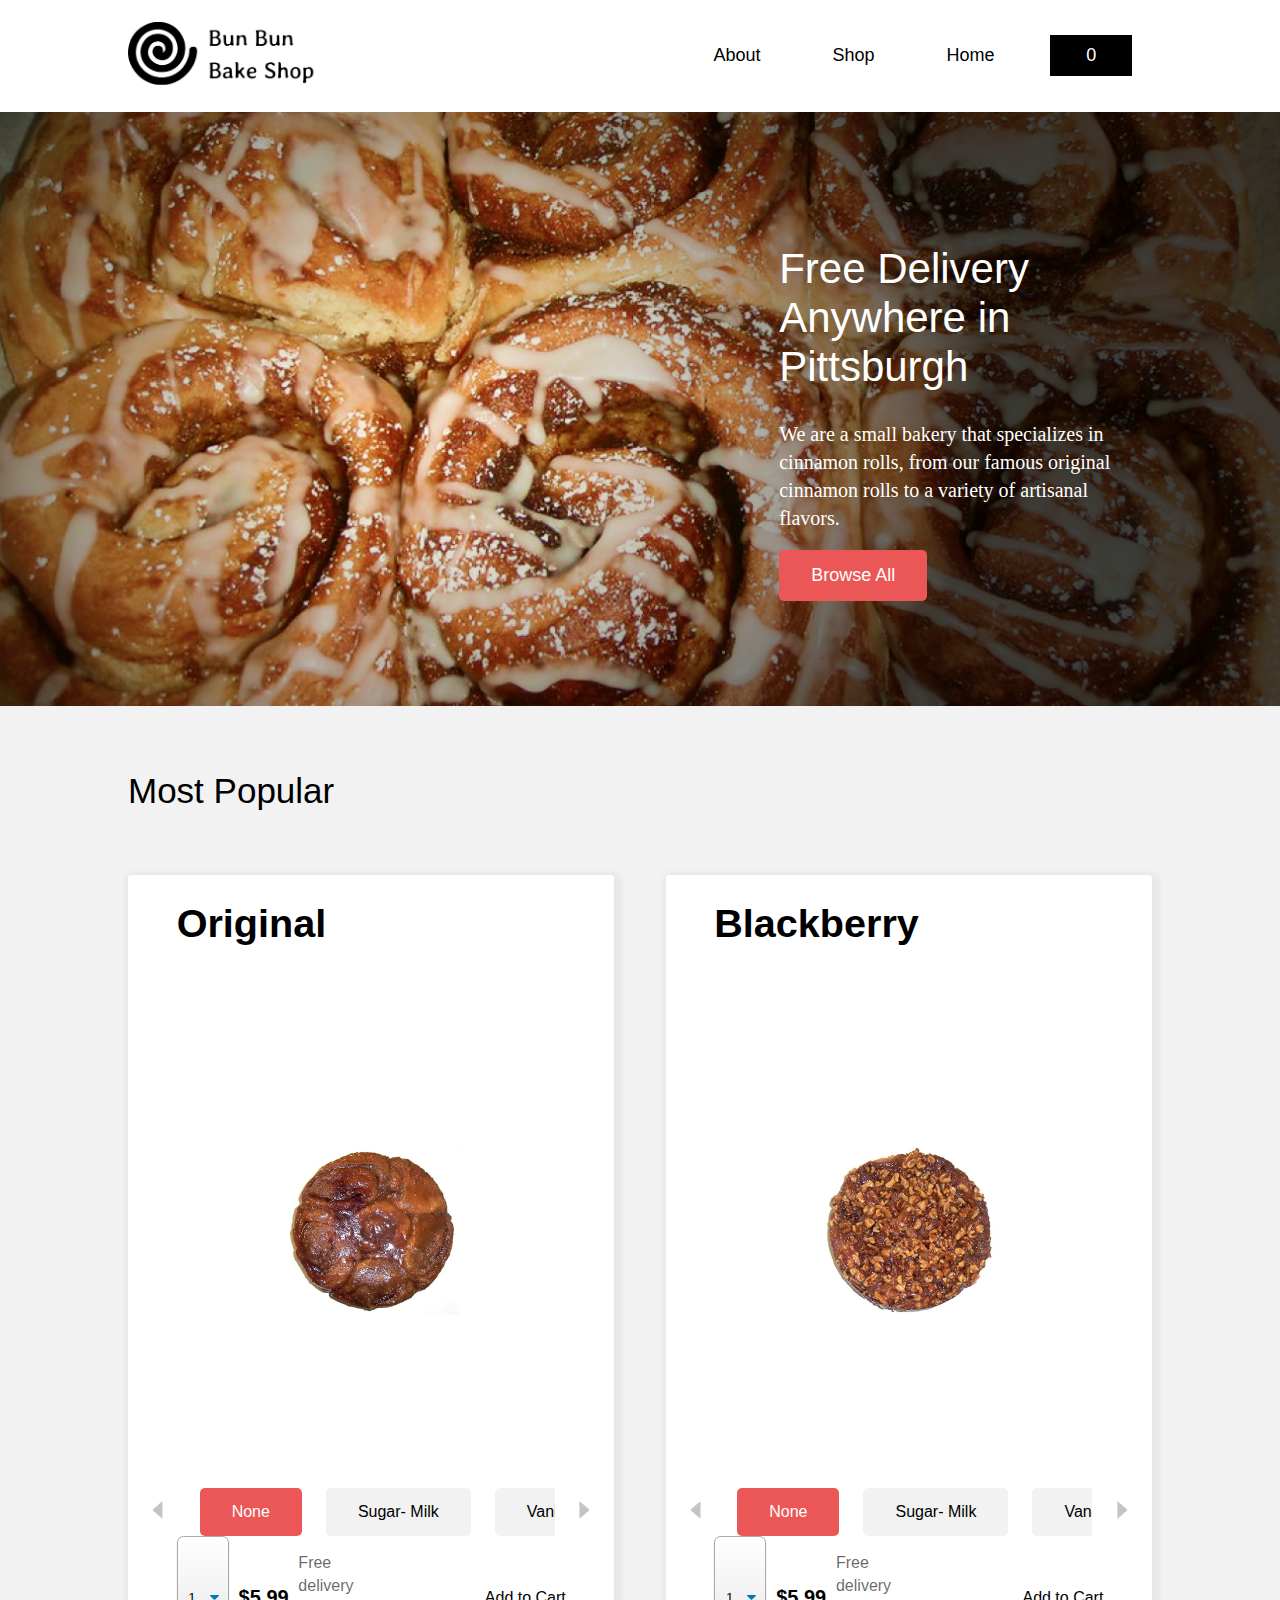
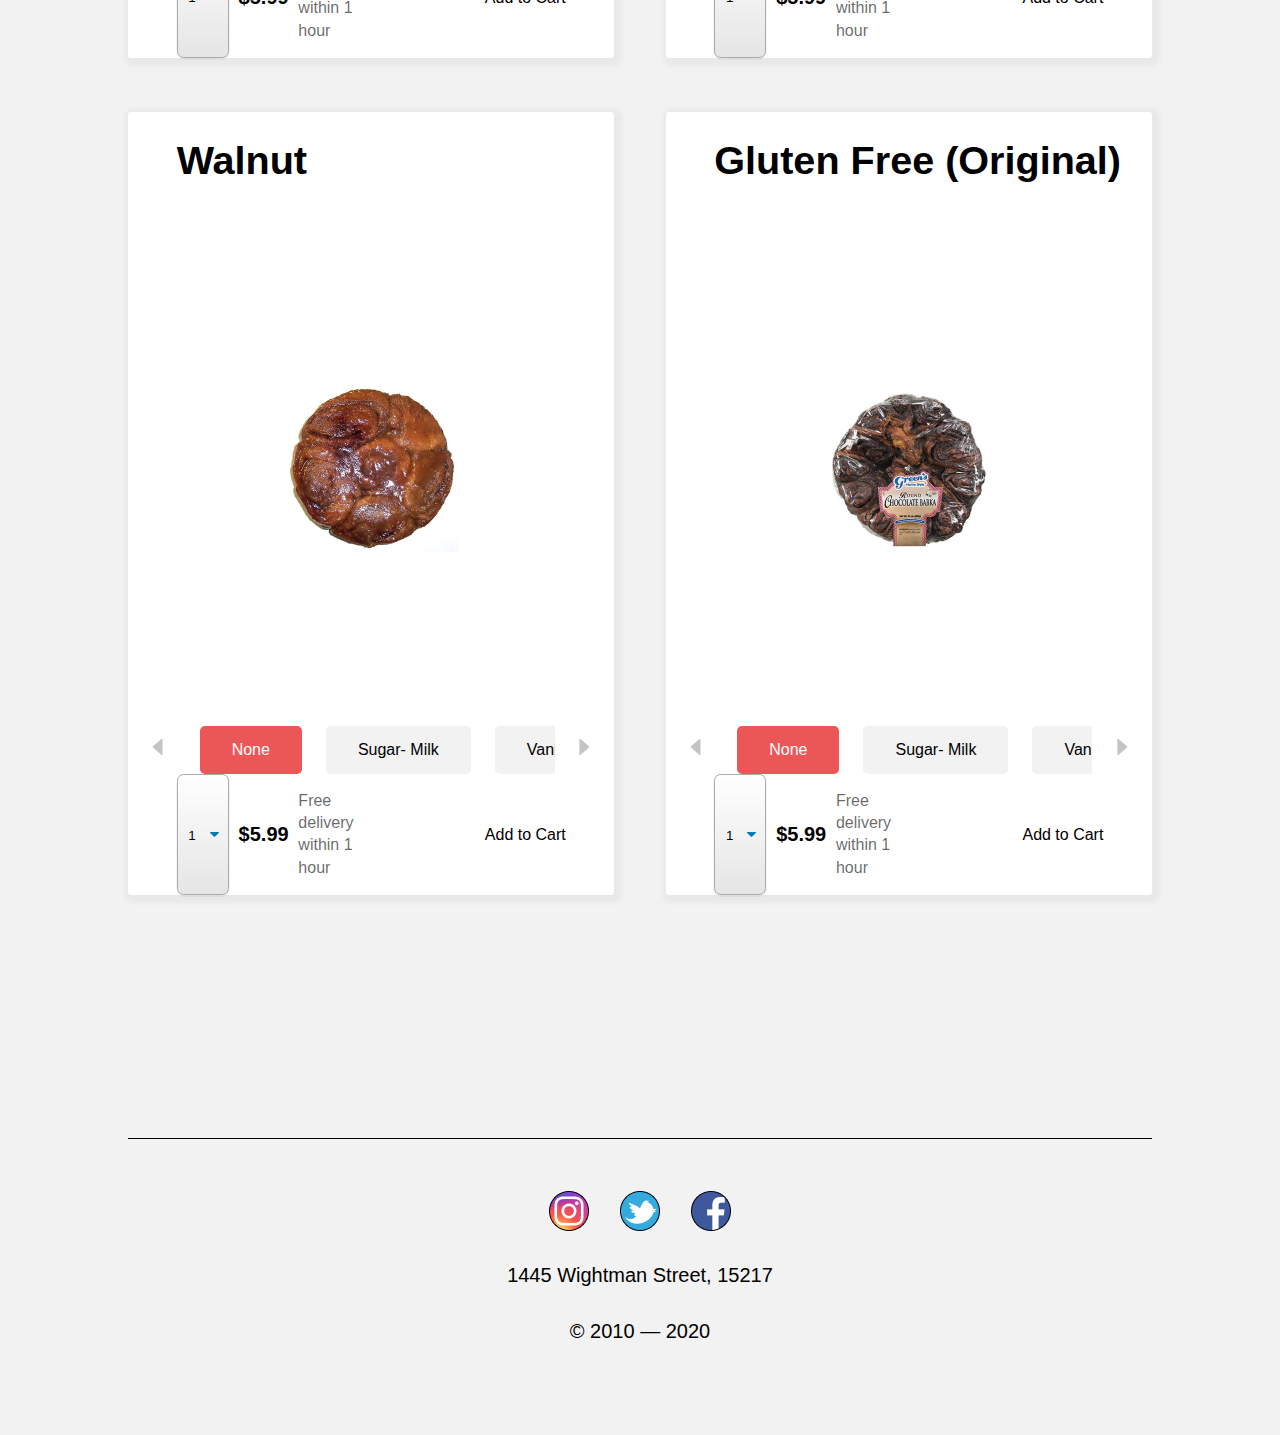
==== index.html @ 1db824e0 "Assignment 6A" ====
<!DOCTYPE html>
<html>
	<head>
		<title>Bun Bun Bake Shop</title>
		
		<link rel="stylesheet" type="text/css" href="resources/reset.css">
		<link rel="stylesheet" type="text/css" href="resources/style.css">
	</head>
</head>

<body onload="onLoad()" >

<!-- Top Bar -->
	<nav>
		<div id="logo">
			<a href="index.html"><img src="resources/logo.png"></a>
		</div>
		<div id="link">
			<a  id="my_cart" href="Cart.html">My Cart: 0</a>
			<a href="index.html">Home</a>
			<a href="Shop.html">Shop</a>
			<a href="">About</a>
		</div>

	</nav>

<!-- Splash -->
	<section id="splash">
		<article>
			<h1>Free Delivery Anywhere in Pittsburgh</h1>
			<h2>We are a small bakery that specializes in cinnamon rolls, from our famous original cinnamon rolls to a variety of artisanal flavors. </h2>
			<a id="splash_button" href="Shop.html">Browse All</a>
		</article>
	</section>
	<section id="most_popular">
		<h1>Most Popular</h1>
	</section>

<!-- Gallery -->
	<!-- First Section -->
	<section id="gallery">
		<!-- Original -->
		<article>
			<h1>Original</h1>
			<img src="resources/bread1.png" alt="bread">
			<div id="flavors">
				<a href="#None">
					<img src="resources/left.png">
				</a>
				<div id="selection">
					<button id="None">None</button>
					<button>Sugar- Milk</button>
					<button>Vanilla-Milk</button>
					<button>Orghinal Gluten Free</button>
					<button>Pumpkin Spice</button>
					<button id="Caramel">Caramel Pecan</button>
				</div>
				<a href="#Caramel">
					<img src="resources/right.png">
				</a>
			</div>
			<div id="details">
				<select>
					  <option value="">1</option>
					  <option value="">3</option>
					  <option value="">6</option>
					  <option value="">12</option>
				</select>
				<h2>$5.99</h2>
				<p>Free delivery within 1 hour</p>
				<a href="">Add to Cart</a>
			</div>
		</article>
	<!-- Blackberry -->
	<article>
			<h1>Blackberry</h1>
			<img src="resources/bread2.png" alt="bread">
			<div id="flavors">
				<a href="#None">
					<img src="resources/left.png">
				</a>
				<div id="selection">
					<button id="None">None</button>
					<button>Sugar- Milk</button>
					<button>Vanilla-Milk</button>
					<button>Orghinal Gluten Free</button>
					<button>Pumpkin Spice</button>
					<button id="Caramel">Caramel Pecan</button>
				</div>
				<a href="#Caramel">
					<img src="resources/right.png">
				</a>
			</div>
			<div id="details">
				<select>
					  <option value="">1</option>
					  <option value="">3</option>
					  <option value="">6</option>
					  <option value="">12</option>
				</select>
				<h2>$5.99</h2>
				<p>Free delivery within 1 hour</p>
				<a href="">Add to Cart</a>
			</div>
		</article>
	</section>
	
	<!-- Second Section -->
	<section id="gallery">
		<!-- Walnut -->
		<article>
			<h1>Walnut</h1>
			<img src="resources/bread3.png" alt="bread">
			<div id="flavors">
				<a href="#None">
					<img src="resources/left.png">
				</a>
				<div id="selection">
					<button id="None">None</button>
					<button>Sugar- Milk</button>
					<button>Vanilla-Milk</button>
					<button>Orghinal Gluten Free</button>
					<button>Pumpkin Spice</button>
					<button id="Caramel">Caramel Pecan</button>
				</div>
				<a href="#Caramel">
					<img src="resources/right.png">
				</a>
			</div>
			<div id="details">
				<select>
					  <option value="">1</option>
					  <option value="">3</option>
					  <option value="">6</option>
					  <option value="">12</option>
				</select>
				<h2>$5.99</h2>
				<p>Free delivery within 1 hour</p>
				<a href="">Add to Cart</a>
			</div>
		</article>
	<!-- Gluten Free (Original) -->
	<article>
			<h1>Gluten Free (Original)</h1>
			<img src="resources/bread4.png" alt="bread">
			<div id="flavors">
				<a href="#None">
					<img src="resources/left.png">
				</a>
				<div id="selection">
					<button id="None">None</button>
					<button>Sugar- Milk</button>
					<button>Vanilla-Milk</button>
					<button>Orghinal Gluten Free</button>
					<button>Pumpkin Spice</button>
					<button id="Caramel">Caramel Pecan</button>
				</div>
				<a href="#Caramel">
					<img src="resources/right.png">
				</a>
			</div>
			<div id="details">
				<select>
					  <option value="">1</option>
					  <option value="">3</option>
					  <option value="">6</option>
					  <option value="">12</option>
				</select>
				<h2>$5.99</h2>
				<p>Free delivery within 1 hour</p>
				<a href="">Add to Cart</a>
			</div>
		</article>
	</section>

<!-- Footer -->
	<footer>
		<!-- Line Break -->
		<div id="line_br"></div>
		<!-- Social -->
		<div id="social">
			<img src="resources/social1.png">
			<img src="resources/social2.png">
			<img src="resources/social3.png">
		</div>
		<p>1445 Wightman Street, 15217 <br><br> © 2010 — 2020 </p>
	</footer>
<script src="main.js" type="text/javascript"></script>
</body>
</html>
---- resources/style.css ----
/* Base font */
html,
body {
	font-family: Roboto, sans-serif;
	font-size: 18px;
	margin: 0;
	background-color: #F2F2F2;
}

/* Overlay */
.overlay {
    position: fixed;
    height: 100%;
    width: 100%;
    background-color: rgba(0,0,0,0.5);
    z-index: 10;
}

/* Modal */
#modal {
    position: absolute;
    top: 40%; 
    margin:  0px 15%;
    background-color: white;
    border-radius: 5px;
    text-align: center;
    z-index: 11; /* 1px higher than the overlay layer */
    box-shadow: 2.5px 2.5px 5px 5px rgba(0,0,0,.04);
    height: 100%;
    flex-grow: 1;
}

#modal article{
		flex-flow: column;	
}
#product_image{
	width: 100%;
	height: 600px;
	background-image: url(p_spice.png);
	background-size: 100%;
	display: flex;
	flex-flow: column;
	justify-content: space-between;
	padding: 2.5% 0px;

}

#close{
	text-align: right;
	padding: 0 5%;
}

#product_info{
	text-align: left;
	margin:  0 10%;
}


#modal_LR{
	display: flex;
	flex-flow: row;
	background-color: white;
}


#modal_L{
	display: flex;
	flex-flow: column;
	justify-content: space-evenly;
	padding-bottom: 2.5%;
}

#modal_R *{
	text-align: left;
	margin:  10% 10%;
}

#modal_R img{
	width: 80%;
	margin: -5% 10%;
	margin-bottom:10%;
}

#modal_R h1, p{
	font-size: 20px;
	line-height: 140.62%;
}






/* Top bar */
	nav {
		display: flex;
		width: auto;
		background-color: white;
		color: black;
		padding: .66rem 0px;
		padding-left: 10%;
		padding-right: 10%;
		align-items: center;
	}


	nav #link{
		flex-grow: 1;
	}

	nav a{
		float: right;
		padding: 10px 2rem;
		text-decoration: none;
		color: black;
	}

	#logo a{
		padding-left: 0px;
	}

	nav a:active{
		font-weight: bold;
	}


	nav a:hover{
		font-weight: bold;
	}

	nav #logo img {
		width: 200px;
		height: auto;
	}


	#my_cart{
		background-color: black;
		color: white;
		margin: 0 2.5%;
	}

/* Splash */
	#splash {
		height: 33rem;
		background-image: url('splash.png');
		background-repeat: no-repeat;
		background-position: center;
		background-size: cover;
		display: flex;
		align-items: center;
		justify-content: flex-end;
	}

	#splash article {
		color: white;
		margin: 0px 1%;
		width: 20rem;
		padding: 2rem 3rem;
		padding-right: 10%;
		font-size: 2rem;
		justify-content: flex-end;

	}


	#splash article h1 {
		font-weight: 500;
		font-size: 42px;
		line-height: 49px;
		display: flex;
		align-items: center;
		color: #FFFFFF;
	}


	#splash article h2 {
		font-family: Roboto;
		font-style: normal;
		font-weight: normal;
		font-size: 20px;
		line-height: 28px;
		color: #FFFFFF;
	}

	#splash_button{
		border-radius: 5px;
		background-color: #EB5757; /* Red */
		border: none;
		color: white;
		padding: 15px 32px;
		text-align: center;
		text-decoration: none;
		display: inline-block;
		font-size: 18px;
	}

/* Most Popular */
	#most_popular h1{
		margin: 5% 10%;
		font-weight: 500;
		font-size: 35px;
		line-height: 41px;
		color: #000000;
	}

/* Gallery */
	#gallery {
		display: flex;
		align-content: center;
		justify-content: space-between;
		font-size: 1.1rem;
		margin: 3rem 10%;
	}

	#gallery article {
		display: flex;
		flex-flow: column nowrap;
		justify-content: space-between;
		width: 47.5%;
		background: #FFFFFF;
		border-radius: 3px;
		box-shadow: 2.5px 2.5px 5px 5px rgba(0,0,0,.04);
	}


	#gallery h1{
		width: 100%;
		padding-left: 10%;
	}


	/* Flavor Selector */
	#flavors{
		float: left;
		display: flex;
		flex-wrap: nowrap;
		overflow-x: auto;
		width: 100%;
		align-items: center;
	}

	#flavors a{
		margin-left: 5%;
		margin-right: 5%;
	}

	/* For Selecting Coarting */
	#selection{ /* Container */
		float: left;
		display: flex;
		flex-wrap: nowrap;
		overflow-x: auto;
		width: 100%;
	}


	#selection > *  { /* Content */
		flex: 0 0 auto;
		display: inline-block;
		overflow: auto;
		border: none;
		color: white;
		padding: 15px 32px;
		margin: 0 12px;
		text-align: center;
		text-decoration: none;
		display: inline-block;
		font-size: 16px;
		background: #F2F2F2;
		border-radius: 5px;
		color: #000000;
	}

	#None{
		background: #EB5757;
		color: #FFFFFF;
	}

	/* For Interaction */
	#details{ /* Container */
		color: red;
		display: flex;
		align-items: center;
		margin-left: 10%;
		margin-right: 10%;

	}

	#details p{
		/* Free Delivery */
		font-size: 16px;
		display: flex;
		color: rgba(0, 0, 0, 0.6);
		margin-right: 2.5px;
		width: 200px;
		
	}

	#details h2{
		/* Free Delivery */
		font-size: 20px;
		line-height: 23px;
		display: flex;
		align-items: center;

		color: #000000;
		margin-right: 2.5%
		
	}

	#details a{
		/* Add to Cart */
		font-size: 16px;
		line-height: 19px;
		text-decoration: none;
		color: #000000;
		width: 100%;
		text-align: right;
	}

	#details a:hover{
		font-weight: bold;
	}



	/* -------------------------------- */
	/* Editted from W3 */
	/* https://www.w3schools.com/howto/howto_custom_select.asp */
	#details select {
		display: block;
		padding: .6em 1.4em .5em .8em;
		width: 20%;
		height: 100%;
		max-width: 100%;
		box-sizing: border-box;
		border: 1px solid #aaa;
		box-shadow: 0 1px 0 1px rgba(0,0,0,.04);
		border-radius: .5em;
		-moz-appearance: none;
		-webkit-appearance: none;
		appearance: none;
		background-color: #fff;
		background-image: url('data:image/svg+xml;charset=US-ASCII,%3Csvg%20xmlns%3D%22http%3A%2F%2Fwww.w3.org%2F2000%2Fsvg%22%20width%3D%22292.4%22%20height%3D%22292.4%22%3E%3Cpath%20fill%3D%22%23007CB2%22%20d%3D%22M287%2069.4a17.6%2017.6%200%200%200-13-5.4H18.4c-5%200-9.3%201.8-12.9%205.4A17.6%2017.6%200%200%200%200%2082.2c0%205%201.8%209.3%205.4%2012.9l128%20127.9c3.6%203.6%207.8%205.4%2012.8%205.4s9.2-1.8%2012.8-5.4L287%2095c3.5-3.5%205.4-7.8%205.4-12.8%200-5-1.9-9.2-5.5-12.8z%22%2F%3E%3C%2Fsvg%3E'),
		  linear-gradient(to bottom, #ffffff 0%,#e5e5e5 100%);
		background-repeat: no-repeat, repeat;
		background-position: right .7em top 50%, 0 0;
		background-size: .65em auto, 100%;
		margin-right: 2.5%
	}
	#details select::-ms-expand {
		display: none;
	}
	#details select:hover {
		border-color: #888;
	}
	#details select:focus {
		border-color: #aaa;
		box-shadow: 0 0 1px 3px rgba(59, 153, 252, .7);
		box-shadow: 0 0 0 3px -moz-mac-focusring;
		color: #222;
		outline: none;
	}
	#details select option {
		font-weight:normal;
	}
	/* -------------------------------- */

/* Images */
	#gallery article img {
		width: auto;
		height: auto;
		object-fit: scale-down;
		margin: 5% 0px;
	}

/* Callout */
	#call_out{
		margin:  5% 0% 0% 10%;
		font-size: 28px;
		line-height: 140.62%;
	}

	#call_out h1{
		font-weight: 500;
		font-size: 42px;
		line-height: 49px;
	}

	/* Input Zip */
	/* https://www.w3schools.com/html/html_forms.asp */
	#call_out input{
		width: 29%;
		box-sizing: border-box;
		border: 2px solid #ccc;
		border-radius: 4px;
		font-size: 16px;
		background-color: white;
		background-image: url('Location.png');
		background-position: 20px 25px; 
		background-repeat: no-repeat;
		padding: 20px  40px;
		font-size: 28px;
		line-height: 140.62%;
	}

/* Filter */
#filter{
	margin: 2.5% 10%;
	display: flex;
	width:  100%;

}

#filter > *{
	background-color: white;
	border: black;
	border-width: 1px;
	border-style: solid;
	padding: 2.5% 5%;
	text-decoration: none;
	color: black;
	margin:  0 -.5px;
}

#filter_first{
	background-color: black;
	color: white;
	border-top-left-radius: 5px;
	border-bottom-left-radius: 5px;
}

#filter_last{
	border-top-right-radius: 5px;
	border-bottom-right-radius: 5px;
}


/* _____________________________________ */



.cart{
	margin:  5% 10%;
	display: flex;
	flex-direction: row;
}

#left{
	flex: 2 0 0;
	margin-right: 2.5%;
	padding: 0% 2.5%;

}

#right{
	background-color: white;
	flex:  1 0 0;
	margin-left: 2.5%;
	padding: 2.5% 2.5%;
	max-height: 675px;
}



.cart_card{
	background-color: white;
	padding: 2.5% 2.5%;
	display: flex;
	flex-direction: row;
	border-radius: 3px;
	margin-bottom: 5%;
	
}
/* 
.cart_card > *{
	border-style: solid;
	border-width: 5px;
} */


#details_cart{ /* Container */
		display: flex;
		align-items: center;
	}

#checkout{
	width: 100%;
}






/* _____________________________________ */



/* Footer */
	footer {
		display: flex;
		flex-direction: column;
		text-align: center;
		justify-content: center;
		color: black;
		align-items: center;
		padding: 5% 10%;
		margin-top: 10%;
	}

	footer p{
		margin: 2.5% 0px;
	}

	#social{
		width: 100%
	}

	#social img{
		margin: 0px 1.25%;
	}

	#line_br{
		width: 100%;
		height: 1px;
		background-color: black;
		margin: 5% 0;
	}
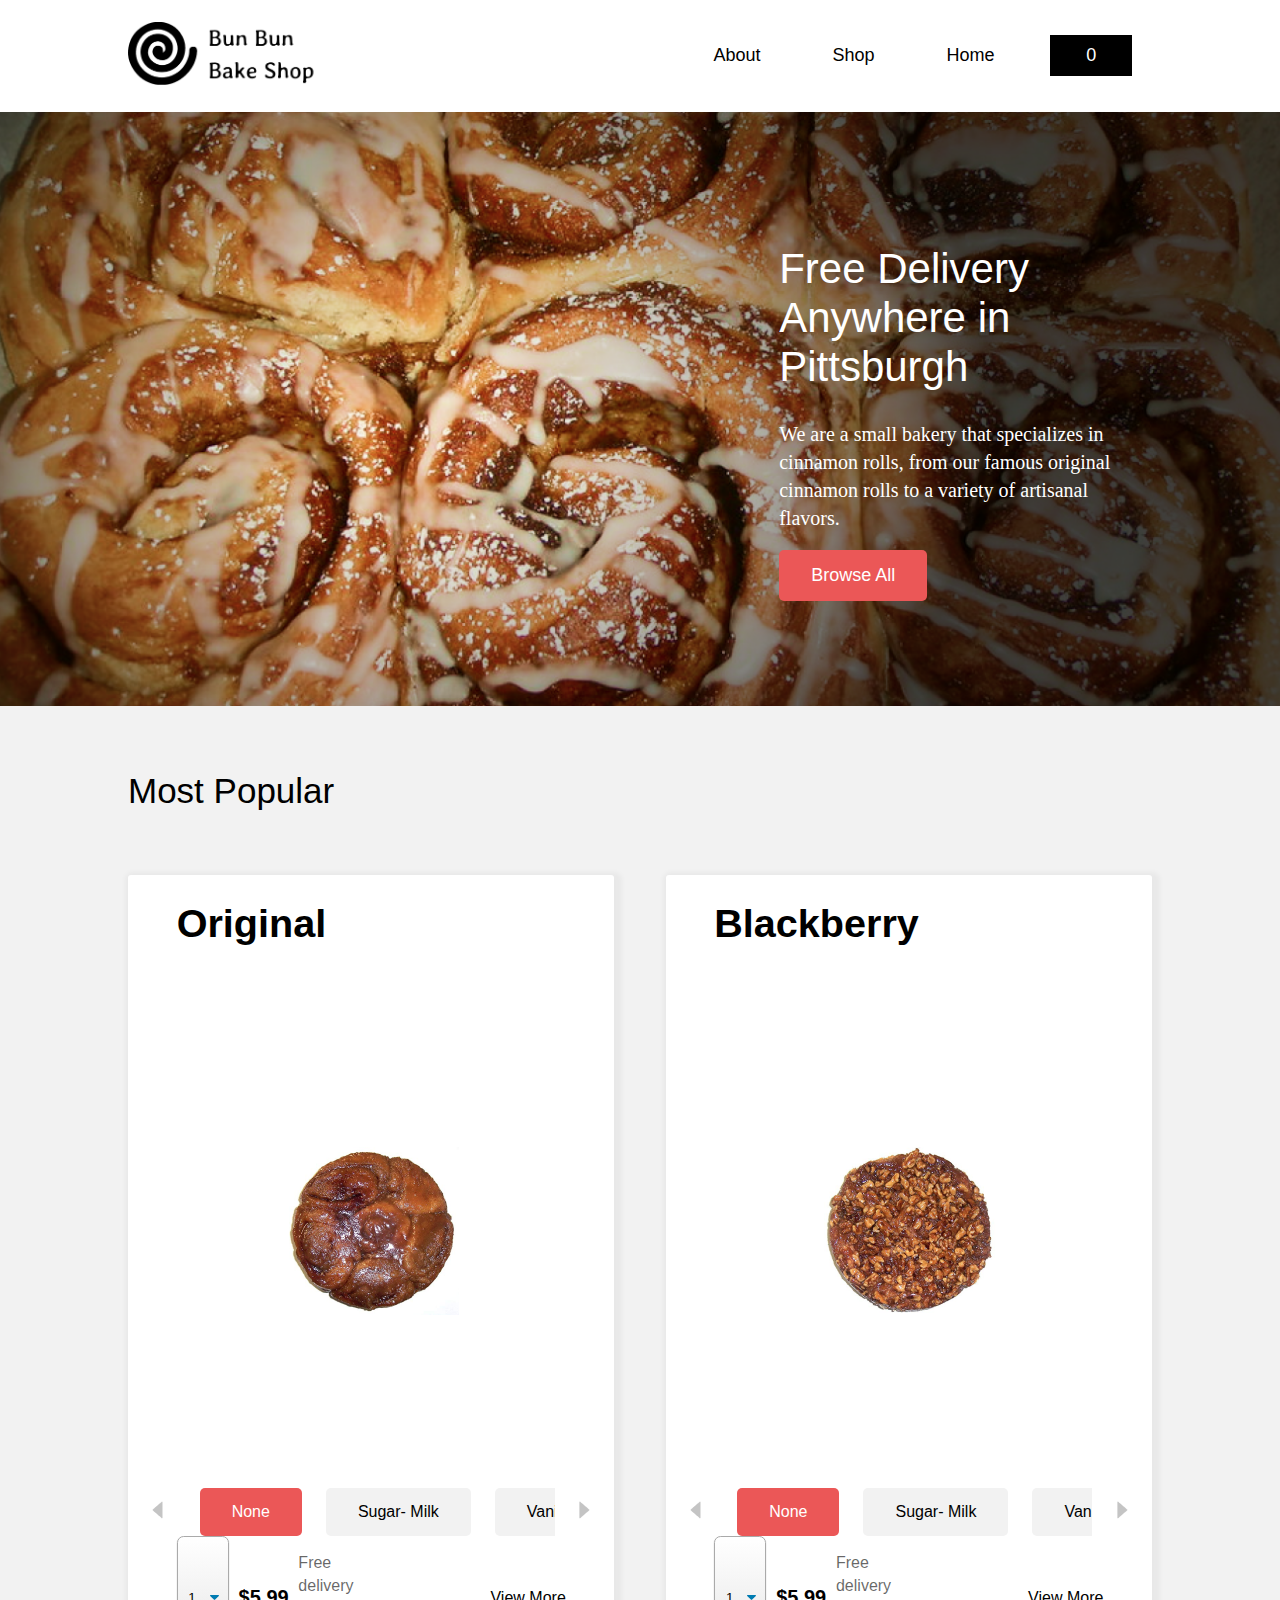
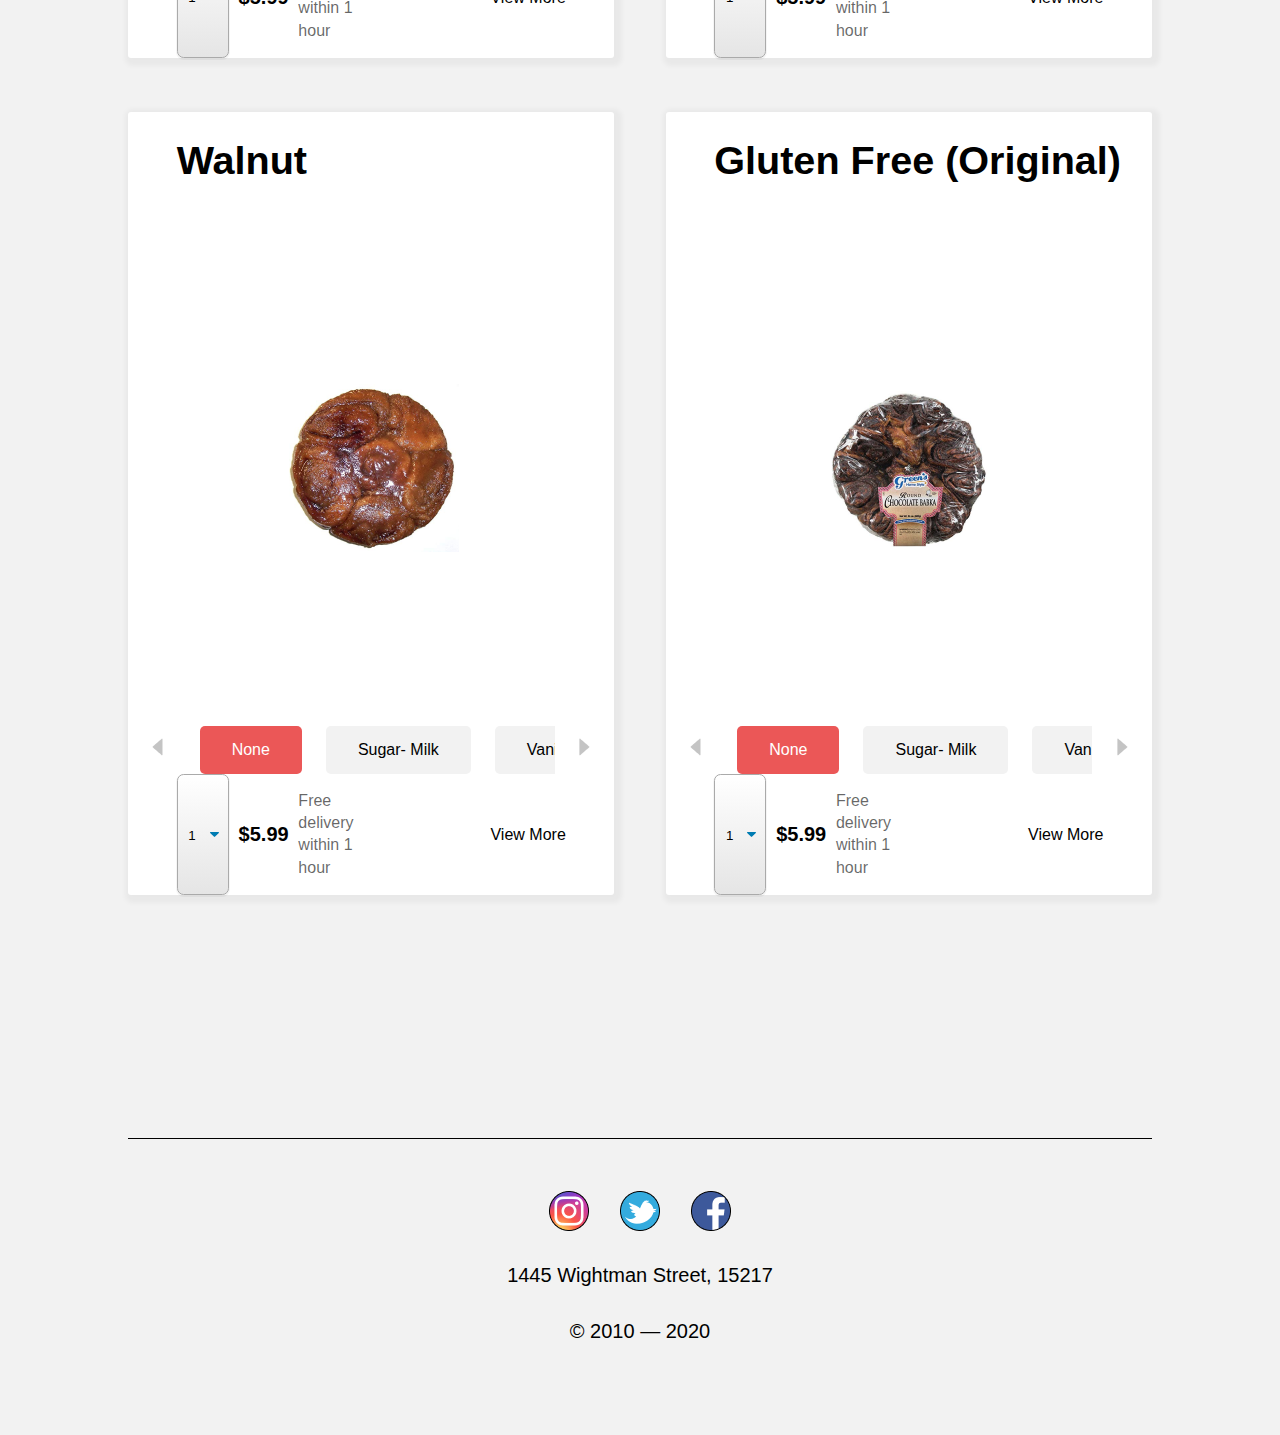
==== commit 614e51c8: "Cleaning up css done with backend" ====
--- a/index.html
+++ b/index.html
@@ -68,7 +68,7 @@
 				</select>
 				<h2>$5.99</h2>
 				<p>Free delivery within 1 hour</p>
-				<a href="">Add to Cart</a>
+				<a href="Product.html">View More</a>
 			</div>
 		</article>
 	<!-- Blackberry -->
@@ -100,7 +100,7 @@
 				</select>
 				<h2>$5.99</h2>
 				<p>Free delivery within 1 hour</p>
-				<a href="">Add to Cart</a>
+				<a href="Product.html">View More</a>
 			</div>
 		</article>
 	</section>
@@ -136,7 +136,7 @@
 				</select>
 				<h2>$5.99</h2>
 				<p>Free delivery within 1 hour</p>
-				<a href="">Add to Cart</a>
+				<a href="Product.html">View More</a>
 			</div>
 		</article>
 	<!-- Gluten Free (Original) -->
@@ -168,7 +168,7 @@
 				</select>
 				<h2>$5.99</h2>
 				<p>Free delivery within 1 hour</p>
-				<a href="">Add to Cart</a>
+				<a href="Product.html">View More</a>
 			</div>
 		</article>
 	</section>
--- a/resources/style.css
+++ b/resources/style.css
@@ -19,14 +19,14 @@
 /* Modal */
 #modal {
     position: absolute;
-    top: 40%; 
+    top: 20%; 
     margin:  0px 15%;
     background-color: white;
     border-radius: 5px;
     text-align: center;
     z-index: 11; /* 1px higher than the overlay layer */
     box-shadow: 2.5px 2.5px 5px 5px rgba(0,0,0,.04);
-    height: 100%;
+    
     flex-grow: 1;
 }
 
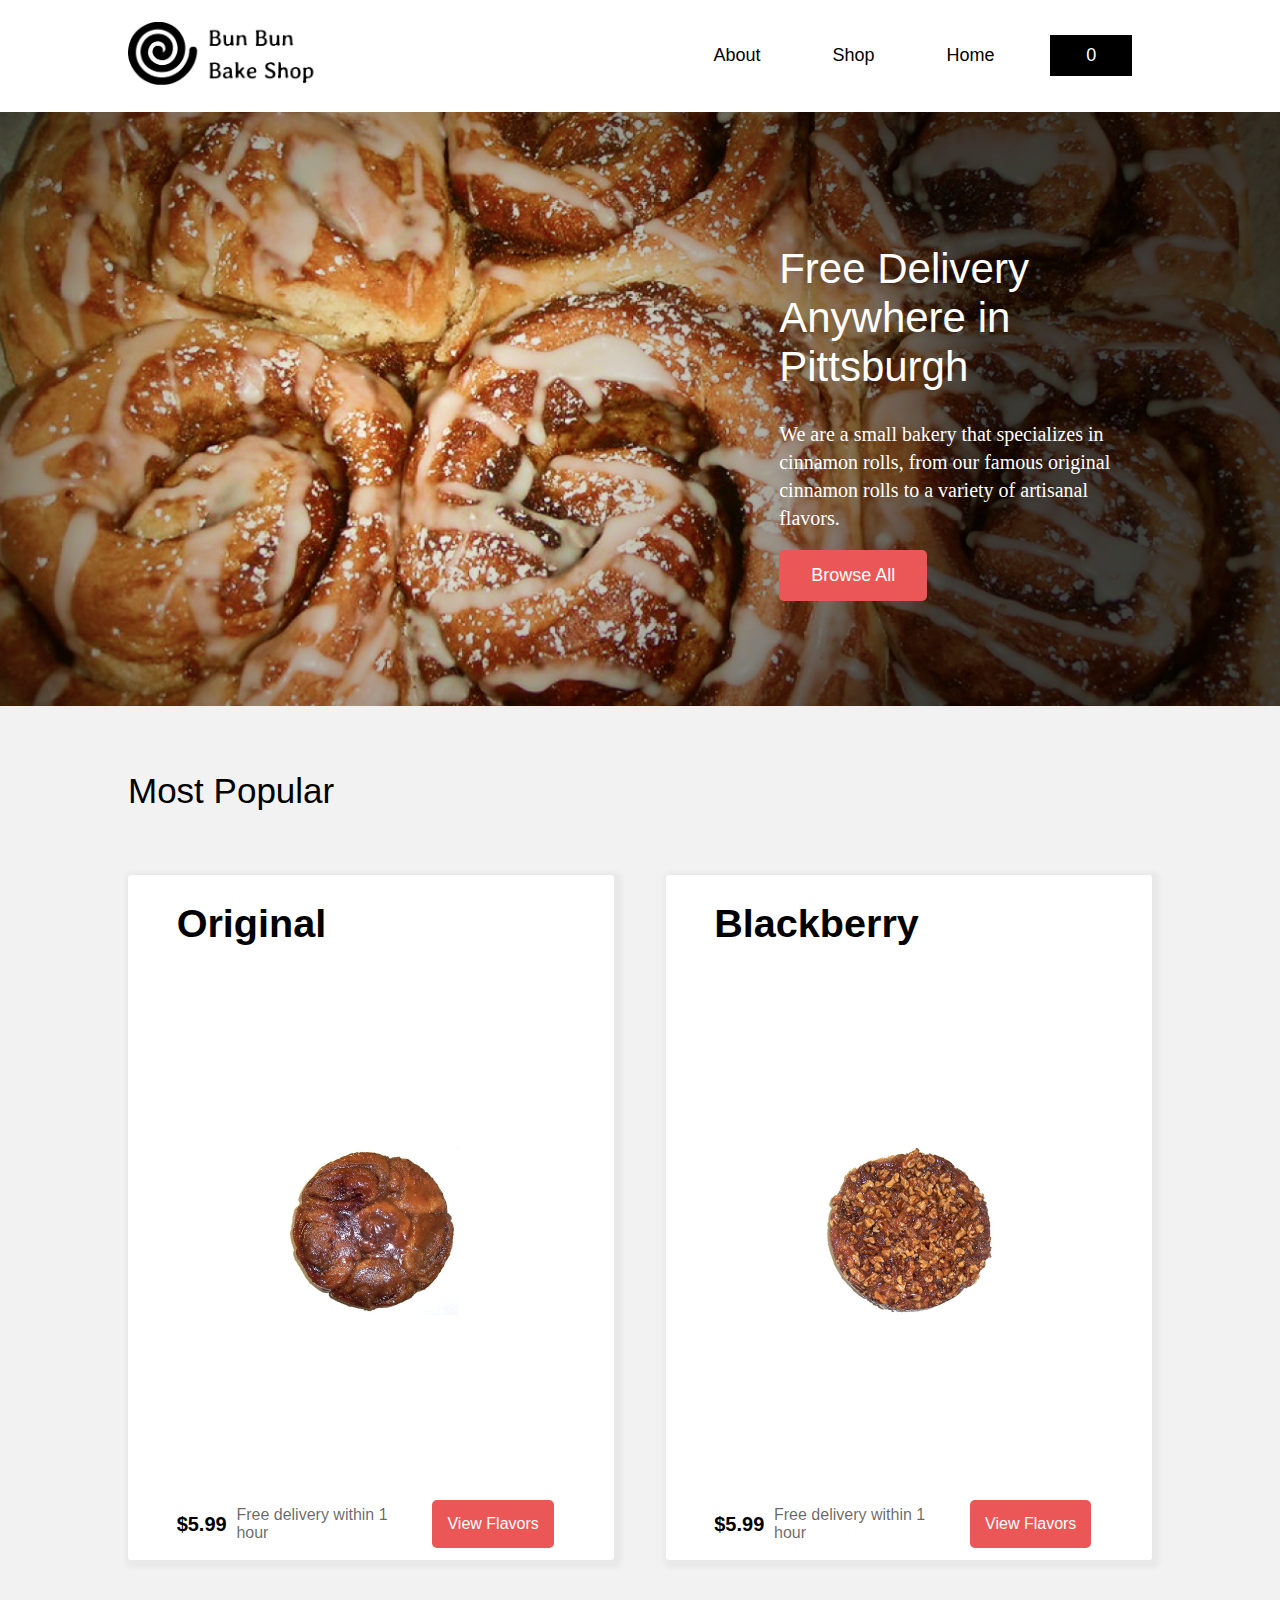
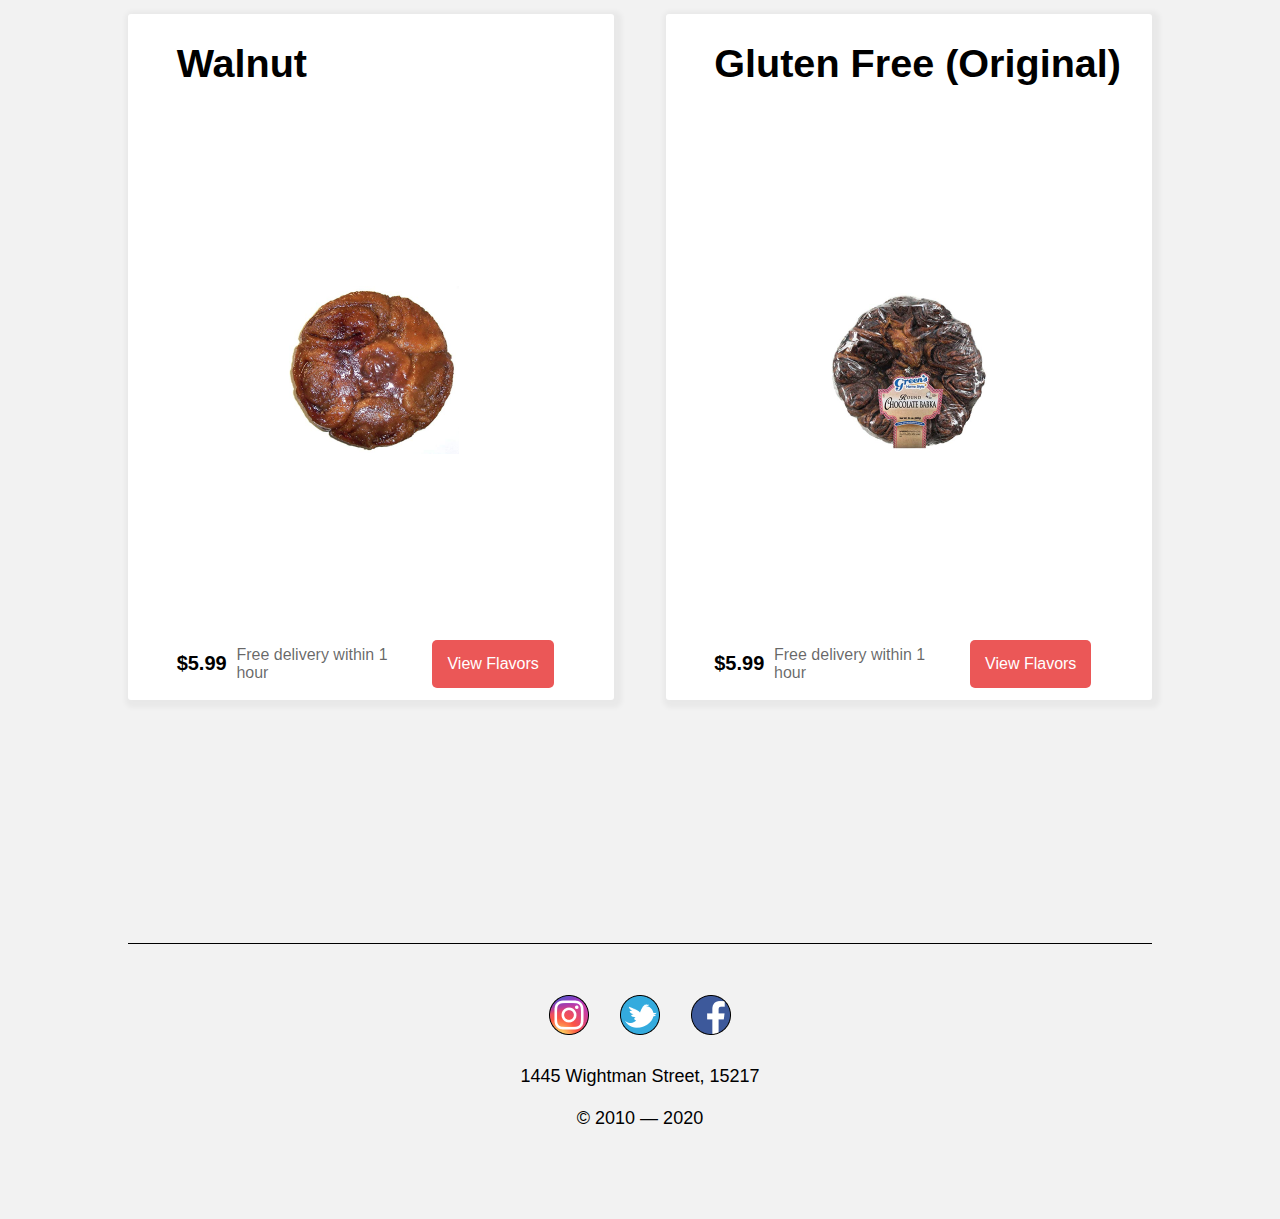
==== commit 61a8bcd7: "Done with HTML CSS JS; Cleaning Reflection" ====
--- a/index.html
+++ b/index.html
@@ -42,65 +42,23 @@
 		<!-- Original -->
 		<article>
 			<h1>Original</h1>
-			<img src="resources/bread1.png" alt="bread">
-			<div id="flavors">
-				<a href="#None">
-					<img src="resources/left.png">
-				</a>
-				<div id="selection">
-					<button id="None">None</button>
-					<button>Sugar- Milk</button>
-					<button>Vanilla-Milk</button>
-					<button>Orghinal Gluten Free</button>
-					<button>Pumpkin Spice</button>
-					<button id="Caramel">Caramel Pecan</button>
-				</div>
-				<a href="#Caramel">
-					<img src="resources/right.png">
-				</a>
+			<img src="resources/bread1.png" alt="bread"> 
 			</div>
 			<div id="details">
-				<select>
-					  <option value="">1</option>
-					  <option value="">3</option>
-					  <option value="">6</option>
-					  <option value="">12</option>
-				</select>
 				<h2>$5.99</h2>
 				<p>Free delivery within 1 hour</p>
-				<a href="Product.html">View More</a>
+				<a class="button1" href="Product.html">View Flavors</a>
 			</div>
 		</article>
 	<!-- Blackberry -->
 	<article>
 			<h1>Blackberry</h1>
-			<img src="resources/bread2.png" alt="bread">
-			<div id="flavors">
-				<a href="#None">
-					<img src="resources/left.png">
-				</a>
-				<div id="selection">
-					<button id="None">None</button>
-					<button>Sugar- Milk</button>
-					<button>Vanilla-Milk</button>
-					<button>Orghinal Gluten Free</button>
-					<button>Pumpkin Spice</button>
-					<button id="Caramel">Caramel Pecan</button>
-				</div>
-				<a href="#Caramel">
-					<img src="resources/right.png">
-				</a>
+			<img src="resources/bread2.png" alt="bread"> 
 			</div>
 			<div id="details">
-				<select>
-					  <option value="">1</option>
-					  <option value="">3</option>
-					  <option value="">6</option>
-					  <option value="">12</option>
-				</select>
 				<h2>$5.99</h2>
 				<p>Free delivery within 1 hour</p>
-				<a href="Product.html">View More</a>
+				<a class="button1" href="Product.html">View Flavors</a>
 			</div>
 		</article>
 	</section>
@@ -110,65 +68,23 @@
 		<!-- Walnut -->
 		<article>
 			<h1>Walnut</h1>
-			<img src="resources/bread3.png" alt="bread">
-			<div id="flavors">
-				<a href="#None">
-					<img src="resources/left.png">
-				</a>
-				<div id="selection">
-					<button id="None">None</button>
-					<button>Sugar- Milk</button>
-					<button>Vanilla-Milk</button>
-					<button>Orghinal Gluten Free</button>
-					<button>Pumpkin Spice</button>
-					<button id="Caramel">Caramel Pecan</button>
-				</div>
-				<a href="#Caramel">
-					<img src="resources/right.png">
-				</a>
+			<img src="resources/bread3.png" alt="bread"> 
 			</div>
 			<div id="details">
-				<select>
-					  <option value="">1</option>
-					  <option value="">3</option>
-					  <option value="">6</option>
-					  <option value="">12</option>
-				</select>
 				<h2>$5.99</h2>
 				<p>Free delivery within 1 hour</p>
-				<a href="Product.html">View More</a>
+				<a class="button1" href="Product.html">View Flavors</a>
 			</div>
 		</article>
 	<!-- Gluten Free (Original) -->
 	<article>
 			<h1>Gluten Free (Original)</h1>
-			<img src="resources/bread4.png" alt="bread">
-			<div id="flavors">
-				<a href="#None">
-					<img src="resources/left.png">
-				</a>
-				<div id="selection">
-					<button id="None">None</button>
-					<button>Sugar- Milk</button>
-					<button>Vanilla-Milk</button>
-					<button>Orghinal Gluten Free</button>
-					<button>Pumpkin Spice</button>
-					<button id="Caramel">Caramel Pecan</button>
-				</div>
-				<a href="#Caramel">
-					<img src="resources/right.png">
-				</a>
+			<img src="resources/bread4.png" alt="bread"> 
 			</div>
 			<div id="details">
-				<select>
-					  <option value="">1</option>
-					  <option value="">3</option>
-					  <option value="">6</option>
-					  <option value="">12</option>
-				</select>
 				<h2>$5.99</h2>
 				<p>Free delivery within 1 hour</p>
-				<a href="Product.html">View More</a>
+				<a class="button1" href="Product.html">View Flavors</a>
 			</div>
 		</article>
 	</section>
@@ -186,5 +102,6 @@
 		<p>1445 Wightman Street, 15217 <br><br> © 2010 — 2020 </p>
 	</footer>
 <script src="main.js" type="text/javascript"></script>
+<script src="https://ajax.googleapis.com/ajax/libs/jquery/3.4.1/jquery.min.js"></script>
 </body>
 </html>--- a/resources/style.css
+++ b/resources/style.css
@@ -9,6 +9,8 @@
 
 /* Overlay */
 .overlay {
+    margin:  0 0;
+    padding:  0 0;
     position: fixed;
     height: 100%;
     width: 100%;
@@ -18,26 +20,27 @@
 
 /* Modal */
 #modal {
+    width: 60%;
     position: absolute;
-    top: 20%; 
-    margin:  0px 15%;
+    top: 10%;
+    right: 20%;
     background-color: white;
     border-radius: 5px;
     text-align: center;
     z-index: 11; /* 1px higher than the overlay layer */
     box-shadow: 2.5px 2.5px 5px 5px rgba(0,0,0,.04);
-    
-    flex-grow: 1;
 }
 
 #modal article{
-		flex-flow: column;	
-}
+	flex-flow: column;
+
+}
+
 #product_image{
 	width: 100%;
 	height: 600px;
 	background-image: url(p_spice.png);
-	background-size: 100%;
+	background-size: cover;
 	display: flex;
 	flex-flow: column;
 	justify-content: space-between;
@@ -56,36 +59,10 @@
 }
 
 
-#modal_LR{
-	display: flex;
-	flex-flow: row;
-	background-color: white;
-}
-
-
-#modal_L{
-	display: flex;
-	flex-flow: column;
-	justify-content: space-evenly;
-	padding-bottom: 2.5%;
-}
-
-#modal_R *{
-	text-align: left;
-	margin:  10% 10%;
-}
-
-#modal_R img{
-	width: 80%;
-	margin: -5% 10%;
-	margin-bottom:10%;
-}
-
-#modal_R h1, p{
-	font-size: 20px;
-	line-height: 140.62%;
-}
-
+
+#modal_L p{
+	flex-grow: 1;
+}
 
 
 
@@ -232,37 +209,33 @@
 
 	/* Flavor Selector */
 	#flavors{
-		float: left;
-		display: flex;
-		flex-wrap: nowrap;
-		overflow-x: auto;
+		
+		display: flex;
 		width: 100%;
-		align-items: center;
-	}
-
-	#flavors a{
-		margin-left: 5%;
-		margin-right: 5%;
-	}
+		justify-content: center;
+	}
+
 
 	/* For Selecting Coarting */
 	#selection{ /* Container */
-		float: left;
-		display: flex;
-		flex-wrap: nowrap;
+		width: 80%;
+		display: flex;
+		flex-wrap: wrap;
 		overflow-x: auto;
-		width: 100%;
-	}
-
-
-	#selection > *  { /* Content */
+		justify-content: center;
+	}
+
+
+
+
+
+	#selection button  { /* Content */
 		flex: 0 0 auto;
-		display: inline-block;
 		overflow: auto;
 		border: none;
 		color: white;
 		padding: 15px 32px;
-		margin: 0 12px;
+		margin: 12px 12px;
 		text-align: center;
 		text-decoration: none;
 		display: inline-block;
@@ -270,9 +243,12 @@
 		background: #F2F2F2;
 		border-radius: 5px;
 		color: #000000;
-	}
-
-	#None{
+
+
+
+	}
+
+	#selection > #none{
 		background: #EB5757;
 		color: #FFFFFF;
 	}
@@ -292,7 +268,7 @@
 		font-size: 16px;
 		display: flex;
 		color: rgba(0, 0, 0, 0.6);
-		margin-right: 2.5px;
+		margin-right: 0;
 		width: 200px;
 		
 	}
@@ -306,22 +282,10 @@
 
 		color: #000000;
 		margin-right: 2.5%
-		
-	}
-
-	#details a{
-		/* Add to Cart */
-		font-size: 16px;
-		line-height: 19px;
-		text-decoration: none;
-		color: #000000;
-		width: 100%;
-		text-align: right;
-	}
-
-	#details a:hover{
-		font-weight: bold;
-	}
+	
+	}
+
+
 
 
 
@@ -455,11 +419,17 @@
 }
 
 #right{
+	margin-top: 10%;
 	background-color: white;
 	flex:  1 0 0;
 	margin-left: 2.5%;
 	padding: 2.5% 2.5%;
 	max-height: 675px;
+	border-radius: 3px;
+	box-shadow: 2.5px 2.5px 5px 5px rgba(0,0,0,.04);
+	height: 400px
+
+
 }
 
 
@@ -471,13 +441,31 @@
 	flex-direction: row;
 	border-radius: 3px;
 	margin-bottom: 5%;
-	
-}
-/* 
-.cart_card > *{
+	align-items: center;
+	border-radius: 3px;
+	box-shadow: 2.5px 2.5px 5px 5px rgba(0,0,0,.04);
+	height: 200px;
+}
+
+.cartCardImage{
+	height: auto;
+	width: 200px;
+}
+
+
+/* Debug */
+/* .cart_card > *{
 	border-style: solid;
-	border-width: 5px;
-} */
+	border-width: 1px;
+}
+ */
+
+.cartCardTitle{
+	margin-left: 10px;
+	margin-right: 20px;
+	width: 130px
+}
+
 
 
 #details_cart{ /* Container */
@@ -488,8 +476,6 @@
 #checkout{
 	width: 100%;
 }
-
-
 
 
 
@@ -527,4 +513,102 @@
 		height: 1px;
 		background-color: black;
 		margin: 5% 0;
-	}+	}
+
+
+.button1{
+		flex: 0 0 auto;
+		overflow: auto;
+		border: none;
+		color: white;
+		padding: 15px 15px;
+		margin: 12px 12px;
+		text-align: center;
+		text-decoration: none;
+		display: inline-block;
+		font-size: 16px;
+		border-radius: 5px;
+		background: #EB5757;
+		color: #FFFFFF;
+}
+
+
+
+
+/* Similar Item */
+#LEFT, #RIGHT{
+	margin: 50px;	
+	/* background: black; */
+	width: 18%;
+	height:  18%;
+}
+
+
+	#sim_box{
+		float: left;
+		display: flex;
+		width: 100%;
+		align-items: center;
+	}
+
+	.similar_items{ 
+		float: left;
+		display: flex;
+		overflow-x: auto;
+		flex-wrap: nowrap;
+		justify-content: left;
+		margin-bottom: 30px;
+	}
+
+	.similar_items > *{ 
+		border-style: solid;
+  		border-width: 1px;
+  		border-radius: 3px;
+  		border-color: lightgrey;
+  		margin: 10px;
+	}
+
+
+/* Similar Page */
+
+	#sim_header{
+		display: flex;
+		margin-left: 10%;
+		margin-right: 10%;
+		justify-content: left;
+	}
+
+
+	#empty_def{
+		text-align: center;
+		height: 100%
+	}
+
+
+	#empty_def > h2{
+		padding-top: 25%;		
+	}
+
+
+/* Cart 2 */
+.remover{
+		flex: 0 0 auto;
+		overflow: auto;
+		border: none;
+		color: white;
+		padding: 15px 32px;
+		margin: 12px 12px;
+		text-align: center;
+		text-decoration: none;
+		display: inline-block;
+		font-size: 16px;
+		border-radius: 5px;
+		background: #F2F2F2;
+		color: #000000;
+}
+
+.remover:hover{
+	background: #EB5757;
+		color: #FFFFFF;
+
+}